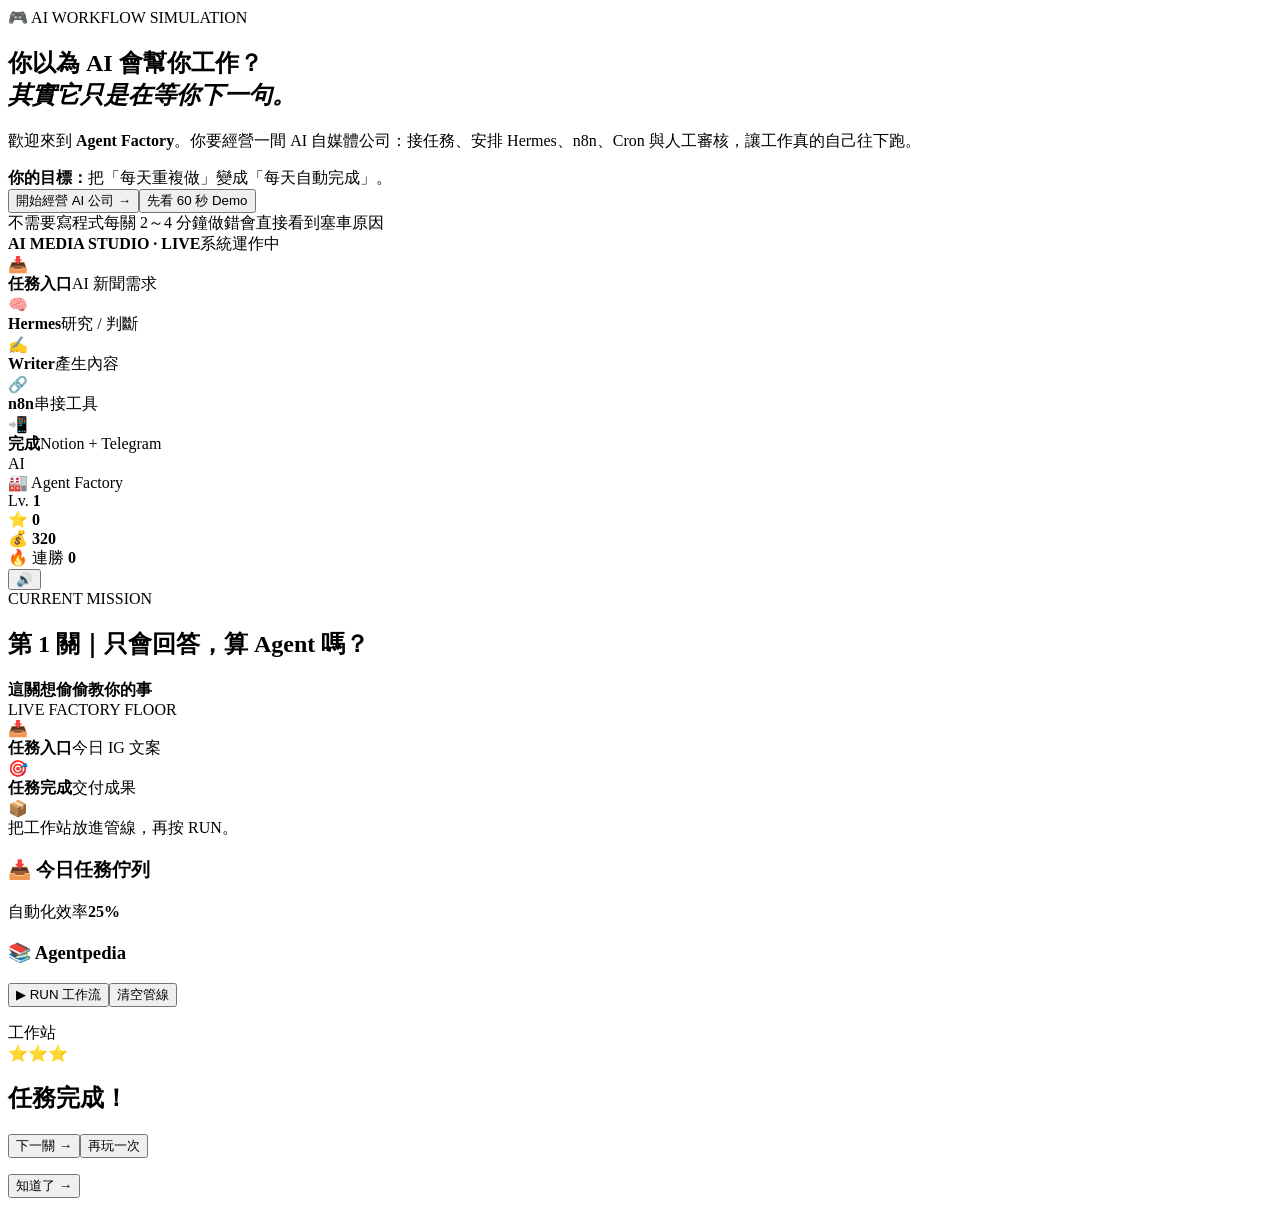
==== agent-factory-v1/index.html @ 307cd6d8 "Add Agent Factory game shell" ====
<!doctype html>
<html lang="zh-Hant">
<head>
<meta charset="utf-8" />
<meta name="viewport" content="width=device-width,initial-scale=1,viewport-fit=cover" />
<meta name="theme-color" content="#0d1721" />
<title>Agent Factory｜AI 自媒體工廠</title>
<meta name="description" content="一款把 Hermes Agent、n8n、Cron、人工審核與自媒體工作流變成遊戲的互動式教學網站。" />
<link rel="stylesheet" href="styles.css">
</head>
<body>
<div id="app">
<section class="splash" id="splash">
  <div class="factory-hero">
    <div class="hero-copy">
      <span class="badge">🎮 AI WORKFLOW SIMULATION</span>
      <h1>你以為 AI 會幫你工作？<br><em>其實它只是在等你下一句。</em></h1>
      <p>歡迎來到 <b>Agent Factory</b>。你要經營一間 AI 自媒體公司：接任務、安排 Hermes、n8n、Cron 與人工審核，讓工作真的自己往下跑。</p>
      <div class="hook"><b>你的目標：</b>把「每天重複做」變成「每天自動完成」。</div>
      <div class="hero-actions"><button class="primary" id="startGame">開始經營 AI 公司 →</button><button class="secondary" id="quickDemo">先看 60 秒 Demo</button></div>
      <div class="hero-foot"><span>不需要寫程式</span><span>每關 2～4 分鐘</span><span>做錯會直接看到塞車原因</span></div>
    </div>
    <div class="factory-preview glass" aria-hidden="true">
      <div class="preview-top"><b>AI MEDIA STUDIO · LIVE</b><span class="live"><i></i>系統運作中</span></div>
      <div class="preview-floor">
        <div class="source"><div class="station-icon">📥</div><b>任務入口</b><span>AI 新聞需求</span></div>
        <div class="station-preview s1"><div class="station-icon">🧠</div><strong>Hermes</strong><span>研究 / 判斷</span></div>
        <div class="station-preview s2"><div class="station-icon">✍️</div><strong>Writer</strong><span>產生內容</span></div>
        <div class="station-preview s3"><div class="station-icon">🔗</div><strong>n8n</strong><span>串接工具</span></div>
        <div class="sink"><div class="station-icon">📲</div><b>完成</b><span>Notion + Telegram</span></div>
        <div class="conveyor cv1"></div><div class="conveyor cv2"></div><div class="conveyor cv3"></div><div class="conveyor cv4"></div><div class="conveyor cv5"></div>
        <div class="task-cube">AI</div>
        <div class="robot"><div class="robot-head"></div><div class="robot-body"></div><div class="robot-arm a"></div><div class="robot-arm b"></div></div>
      </div>
    </div>
  </div>
</section>
<section class="game" id="game">
  <header class="topbar glass">
    <div class="brand">🏭 Agent Factory</div>
    <div class="stat">Lv. <b id="levelNum">1</b></div><div class="stat">⭐ <b id="stars">0</b></div><div class="stat">💰 <b id="coins">320</b></div><div class="stat hide-mobile">🔥 連勝 <b id="streak">0</b></div>
    <div class="top-stats"><button class="sound-btn" id="soundBtn" title="音效">🔊</button></div>
  </header>
  <aside class="sidebar glass">
    <div class="mission-head">CURRENT MISSION</div>
    <h2 class="mission-title" id="missionTitle">第 1 關｜只會回答，算 Agent 嗎？</h2>
    <p class="mission-desc" id="missionDesc"></p>
    <div class="level-map" id="levelMap"></div>
    <div class="lesson-note" id="lessonNote"><b>這關想偷偷教你的事</b><span></span></div>
  </aside>
  <main class="center">
    <div class="factory" id="factory">
      <div class="factory-grid"></div><div class="factory-zone">LIVE FACTORY FLOOR</div>
      <div class="pipeline" id="pipeline">
        <div class="terminal" id="sourceTerminal"><div class="big">📥</div><b>任務入口</b><span id="sourceLabel">今日 IG 文案</span></div>
        <div class="slot empty" data-slot="0"></div><div class="slot empty" data-slot="1"></div><div class="slot empty" data-slot="2"></div><div class="slot empty" data-slot="3"></div><div class="slot empty" data-slot="4"></div>
        <div class="terminal" id="sinkTerminal"><div class="big">🎯</div><b>任務完成</b><span id="sinkLabel">交付成果</span></div>
      </div>
      <div class="task-token" id="taskToken">📦</div>
      <div class="bottleneck" id="bottleneck">把工作站放進管線，再按 RUN。</div>
      <div class="factory-fx" id="factoryFx"></div>
    </div>
  </main>
  <aside class="rightbar glass">
    <div>
      <h3>📥 今日任務佇列</h3>
      <div class="queue" id="queue"></div>
      <div class="meter"><div class="meter-head"><span>自動化效率</span><b id="efficiencyText">25%</b></div><div class="meter-bar"><i id="efficiencyBar"></i></div></div>
      <div class="agentpedia"><h3>📚 Agentpedia</h3><div class="pedia-grid" id="pedia"></div></div>
    </div>
    <div class="run-area">
      <button class="run-btn" id="runBtn">▶ RUN 工作流</button><button class="clear-btn" id="clearBtn">清空管線</button>
      <div class="result-card" id="resultCard"><b></b><p></p></div>
    </div>
  </aside>
  <footer class="palette glass" id="palette"><span class="palette-label">工作站</span></footer>
</section>
<div class="modal" id="completeModal"><div class="modal-card glass"><div class="stars" id="modalStars">⭐⭐⭐</div><h2 id="modalTitle">任務完成！</h2><p id="modalText"></p><div class="unlock" id="unlocks"></div><div class="modal-actions"><button class="next-btn" id="nextLevel">下一關 →</button><button class="replay-btn" id="replayLevel">再玩一次</button></div></div></div>
<div class="tutorial" id="tutorial"><div class="spotlight" id="spotlight"></div><div class="coach" id="coach"><b></b><p></p><button id="coachNext">知道了 →</button></div></div>
</div>
<script src="game.js"></script>
</body>
</html>
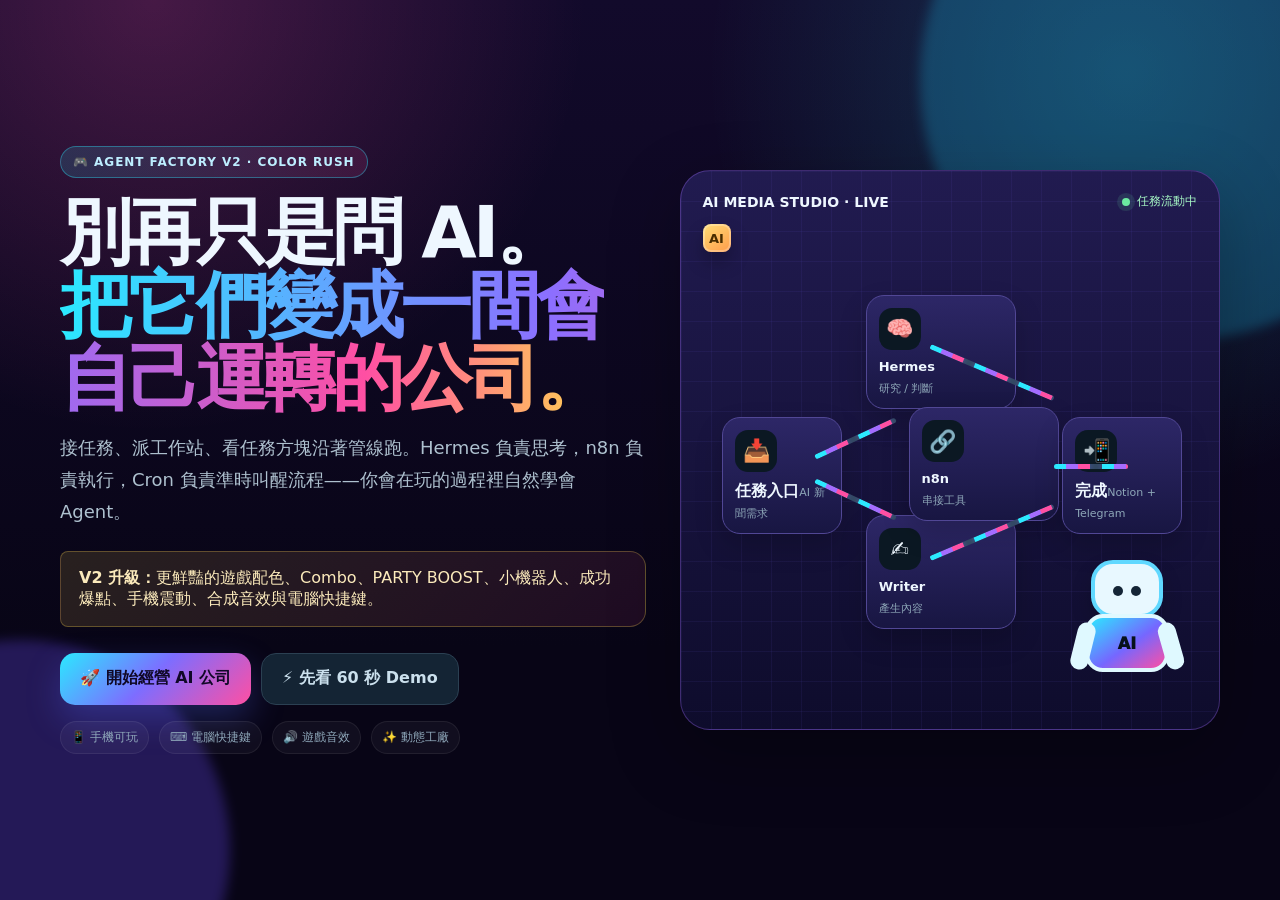
==== commit 2d150f72: "Enable Agent Factory V2 colorful responsive game layer" ====
--- a/agent-factory-v1/index.html
+++ b/agent-factory-v1/index.html
@@ -3,25 +3,26 @@
 <head>
 <meta charset="utf-8" />
 <meta name="viewport" content="width=device-width,initial-scale=1,viewport-fit=cover" />
-<meta name="theme-color" content="#0d1721" />
-<title>Agent Factory｜AI 自媒體工廠</title>
-<meta name="description" content="一款把 Hermes Agent、n8n、Cron、人工審核與自媒體工作流變成遊戲的互動式教學網站。" />
+<meta name="theme-color" content="#150f2d" />
+<title>Agent Factory V2｜AI 自媒體工廠</title>
+<meta name="description" content="一款把 Hermes Agent、n8n、Cron、人工審核與自媒體工作流變成遊戲的互動式教學網站。電腦與手機都能玩。" />
 <link rel="stylesheet" href="styles.css">
+<link rel="stylesheet" href="v2.css">
 </head>
 <body>
 <div id="app">
 <section class="splash" id="splash">
   <div class="factory-hero">
     <div class="hero-copy">
-      <span class="badge">🎮 AI WORKFLOW SIMULATION</span>
-      <h1>你以為 AI 會幫你工作？<br><em>其實它只是在等你下一句。</em></h1>
-      <p>歡迎來到 <b>Agent Factory</b>。你要經營一間 AI 自媒體公司：接任務、安排 Hermes、n8n、Cron 與人工審核，讓工作真的自己往下跑。</p>
-      <div class="hook"><b>你的目標：</b>把「每天重複做」變成「每天自動完成」。</div>
-      <div class="hero-actions"><button class="primary" id="startGame">開始經營 AI 公司 →</button><button class="secondary" id="quickDemo">先看 60 秒 Demo</button></div>
-      <div class="hero-foot"><span>不需要寫程式</span><span>每關 2～4 分鐘</span><span>做錯會直接看到塞車原因</span></div>
+      <span class="badge">🎮 AGENT FACTORY V2 · COLOR RUSH</span>
+      <h1>別再只是問 AI。<br><em>把它們變成一間會自己運轉的公司。</em></h1>
+      <p>接任務、派工作站、看任務方塊沿著管線跑。Hermes 負責思考，n8n 負責執行，Cron 負責準時叫醒流程——你會在玩的過程裡自然學會 Agent。</p>
+      <div class="hook"><b>V2 升級：</b>更鮮豔的遊戲配色、Combo、PARTY BOOST、小機器人、成功爆點、手機震動、合成音效與電腦快捷鍵。</div>
+      <div class="hero-actions"><button class="primary" id="startGame">🚀 開始經營 AI 公司</button><button class="secondary" id="quickDemo">⚡ 先看 60 秒 Demo</button></div>
+      <div class="hero-foot"><span>📱 手機可玩</span><span>⌨️ 電腦快捷鍵</span><span>🔊 遊戲音效</span><span>✨ 動態工廠</span></div>
     </div>
     <div class="factory-preview glass" aria-hidden="true">
-      <div class="preview-top"><b>AI MEDIA STUDIO · LIVE</b><span class="live"><i></i>系統運作中</span></div>
+      <div class="preview-top"><b>AI MEDIA STUDIO · LIVE</b><span class="live"><i></i>任務流動中</span></div>
       <div class="preview-floor">
         <div class="source"><div class="station-icon">📥</div><b>任務入口</b><span>AI 新聞需求</span></div>
         <div class="station-preview s1"><div class="station-icon">🧠</div><strong>Hermes</strong><span>研究 / 判斷</span></div>
@@ -79,5 +80,6 @@
 <div class="tutorial" id="tutorial"><div class="spotlight" id="spotlight"></div><div class="coach" id="coach"><b></b><p></p><button id="coachNext">知道了 →</button></div></div>
 </div>
 <script src="game.js"></script>
+<script src="v2.js"></script>
 </body>
 </html>
--- a/agent-factory-v1/styles.css
+++ b/agent-factory-v1/styles.css
@@ -0,0 +1,24 @@
+:root{
+  --bg:#08111a;--panel:#101d29;--panel2:#142536;--line:#23384a;--text:#eef7ff;--muted:#92a9ba;
+  --cyan:#52d9ff;--green:#75eba6;--orange:#ffb45b;--pink:#ff7599;--purple:#a88bff;--red:#ff6969;--yellow:#ffd765;
+  --shadow:0 24px 70px rgba(0,0,0,.28);--radius:22px;
+}
+*{box-sizing:border-box}html{scroll-behavior:smooth}body{margin:0;font-family:Inter,"Noto Sans TC","PingFang TC","Microsoft JhengHei",system-ui,sans-serif;background:radial-gradient(circle at 20% 0%,#173349 0,#0b1824 30%,#071018 68%);color:var(--text);min-height:100vh;overflow-x:hidden}
+button{font:inherit;color:inherit}.hidden{display:none!important}.sr{position:absolute;width:1px;height:1px;overflow:hidden;clip:rect(0,0,0,0)}
+#app{min-height:100vh}.glass{background:linear-gradient(180deg,rgba(20,36,50,.96),rgba(11,24,35,.96));border:1px solid rgba(139,190,220,.15);box-shadow:var(--shadow);backdrop-filter:blur(16px)}
+.splash{min-height:100vh;position:relative;display:grid;place-items:center;padding:24px;overflow:hidden}
+.splash:before,.splash:after{content:"";position:absolute;border-radius:50%;filter:blur(6px);opacity:.28;animation:float 7s ease-in-out infinite}.splash:before{width:520px;height:520px;background:#1ba9d6;right:-160px;top:-180px}.splash:after{width:420px;height:420px;background:#6d4dff;left:-190px;bottom:-160px;animation-delay:-2s}
+.factory-hero{width:min(1160px,100%);display:grid;grid-template-columns:1.04fr .96fr;gap:34px;align-items:center;position:relative;z-index:2}
+.badge{display:inline-flex;gap:8px;align-items:center;border:1px solid rgba(82,217,255,.28);background:rgba(82,217,255,.08);padding:8px 12px;border-radius:999px;font-size:12px;font-weight:900;letter-spacing:.08em;color:#bdeeff}.hero-copy h1{font-size:clamp(46px,6.3vw,82px);line-height:1.02;letter-spacing:-.055em;margin:18px 0 16px}.hero-copy h1 em{font-style:normal;color:var(--cyan)}.hero-copy p{font-size:18px;line-height:1.8;color:#aec1cf;max-width:700px;margin:0}.hook{margin-top:22px;padding:16px 18px;border-left:3px solid var(--yellow);background:rgba(255,215,101,.07);border-radius:8px 16px 16px 8px;color:#fbeabb}.hero-actions{display:flex;gap:10px;flex-wrap:wrap;margin-top:26px}.primary,.secondary{border:0;border-radius:15px;min-height:52px;padding:0 20px;font-weight:900;cursor:pointer;transition:.2s}.primary{background:linear-gradient(135deg,#3dd7ff,#5b7cff);color:#061018;box-shadow:0 12px 32px rgba(61,215,255,.18)}.primary:hover{transform:translateY(-2px)}.secondary{background:#142434;border:1px solid #2b4052;color:#cbe0ed}.secondary:hover{background:#1a2c3d}.hero-foot{display:flex;gap:10px;flex-wrap:wrap;margin-top:16px;color:#8fa8ba;font-size:12px}.hero-foot span{padding:7px 10px;border-radius:999px;background:rgba(255,255,255,.04);border:1px solid rgba(255,255,255,.07)}
+.factory-preview{position:relative;min-height:560px;border-radius:30px;padding:22px;overflow:hidden}.factory-preview:before{content:"";position:absolute;inset:0;background:linear-gradient(rgba(82,217,255,.03) 1px,transparent 1px),linear-gradient(90deg,rgba(82,217,255,.03) 1px,transparent 1px);background-size:30px 30px}.preview-top{position:relative;display:flex;justify-content:space-between;align-items:center}.preview-top b{font-size:14px}.live{display:flex;align-items:center;gap:7px;color:#a6f8c4;font-size:12px}.live i{width:8px;height:8px;border-radius:50%;background:#6ceaa1;box-shadow:0 0 0 5px rgba(108,234,161,.12);animation:pulse 1.6s infinite}.preview-floor{position:relative;height:470px;margin-top:14px}.source,.sink,.station-preview{position:absolute;border-radius:18px;padding:12px;background:#142638;border:1px solid #2a4255;box-shadow:0 12px 28px rgba(0,0,0,.18)}.source{left:4%;top:41%;width:120px}.sink{right:3%;top:41%;width:120px}.station-preview{width:150px}.station-preview.s1{left:33%;top:15%}.station-preview.s2{left:33%;top:62%}.station-preview.s3{right:28%;top:39%}.station-preview strong{display:block;font-size:13px;margin-bottom:3px}.station-preview span,.source span,.sink span{font-size:11px;color:#8ea7b8}.station-icon{width:42px;height:42px;border-radius:13px;display:grid;place-items:center;font-size:22px;margin-bottom:9px;background:#0b1823}.conveyor{position:absolute;height:5px;background:#2e4657;border-radius:999px;overflow:hidden}.conveyor:after{content:"";position:absolute;inset:0;background:repeating-linear-gradient(90deg,transparent 0 16px,rgba(82,217,255,.6) 16px 22px);animation:belt 1s linear infinite}.cv1{left:22%;top:45%;width:18%;transform:rotate(-25deg)}.cv2{left:22%;top:58%;width:18%;transform:rotate(25deg)}.cv3{left:45%;top:31%;width:27%;transform:rotate(23deg)}.cv4{left:45%;top:65%;width:27%;transform:rotate(-23deg)}.cv5{right:14%;top:51%;width:15%}.task-cube{position:absolute;width:28px;height:28px;border-radius:8px;background:linear-gradient(145deg,#ffde76,#ff9b4a);box-shadow:0 10px 18px rgba(0,0,0,.25),inset 0 0 0 2px rgba(255,255,255,.25);display:grid;place-items:center;color:#482d00;font-size:13px;font-weight:900;animation:cubeTour 7s ease-in-out infinite}.robot{position:absolute;right:20px;bottom:14px;width:100px;height:120px;animation:float 3.7s ease-in-out infinite}.robot-head{width:72px;height:58px;border-radius:22px;background:#e8f8ff;border:4px solid #60d8ff;position:absolute;left:14px;top:0;box-shadow:0 10px 20px rgba(0,0,0,.18)}.robot-head:before,.robot-head:after{content:"";position:absolute;top:22px;width:10px;height:10px;border-radius:50%;background:#142536}.robot-head:before{left:18px}.robot-head:after{right:18px}.robot-body{position:absolute;left:8px;top:54px;width:84px;height:58px;border-radius:18px;background:linear-gradient(145deg,#5be2ff,#5978ff);border:4px solid #dff9ff}.robot-body:after{content:"AI";position:absolute;inset:0;display:grid;place-items:center;color:#07111b;font-weight:1000}.robot-arm{position:absolute;width:18px;height:48px;border-radius:10px;background:#dff9ff;top:62px}.robot-arm.a{left:-3px;transform:rotate(14deg)}.robot-arm.b{right:-3px;transform:rotate(-16deg)}
+.game{display:none;min-height:100vh;padding:14px;gap:12px;grid-template-columns:270px minmax(0,1fr) 300px;grid-template-rows:auto 1fr auto}.game.active{display:grid}.topbar{grid-column:1/-1;display:flex;align-items:center;gap:12px;padding:10px 14px;border-radius:18px}.brand{font-weight:1000;letter-spacing:-.02em}.top-stats{margin-left:auto;display:flex;gap:8px}.stat{padding:8px 12px;border-radius:12px;background:#0b1823;border:1px solid #22384a;font-size:12px;color:#a6bdcc}.stat b{color:#fff}.sound-btn{border:1px solid #2b4254;background:#142638;border-radius:11px;min-width:40px;height:38px;cursor:pointer}.sidebar,.rightbar{border-radius:20px;padding:14px;min-height:640px;overflow:hidden}.mission-head{font-size:11px;color:#7f9aad;letter-spacing:.12em;text-transform:uppercase;font-weight:900}.mission-title{font-size:21px;line-height:1.2;margin:8px 0 7px}.mission-desc{font-size:13px;color:#9fb2c1;line-height:1.65}.level-map{display:grid;gap:8px;margin-top:16px}.level-btn{width:100%;text-align:left;border:1px solid #263c4e;background:#0d1b27;padding:10px;border-radius:13px;cursor:pointer;color:#a8bfce;transition:.2s}.level-btn.active{border-color:#50d7ff;background:rgba(82,217,255,.09);color:#e9faff}.level-btn.done:after{content:"✓";float:right;color:#75eba6;font-weight:900}.level-btn.lock{opacity:.38;cursor:not-allowed}.level-btn small{display:block;color:#6f8a9e;margin-top:3px}.lesson-note{margin-top:15px;padding:12px;border-radius:13px;background:rgba(168,139,255,.08);border:1px solid rgba(168,139,255,.2);font-size:12px;line-height:1.6;color:#c7baf9}.lesson-note b{display:block;color:#e2dbff;margin-bottom:4px}
+.center{min-width:0;display:flex;flex-direction:column;gap:10px}.factory{position:relative;min-height:640px;border-radius:22px;overflow:hidden;background:linear-gradient(180deg,#0e1d2a,#0a1620);border:1px solid #22394a;box-shadow:var(--shadow)}.factory-grid{position:absolute;inset:0;background:linear-gradient(rgba(104,163,196,.035) 1px,transparent 1px),linear-gradient(90deg,rgba(104,163,196,.035) 1px,transparent 1px);background-size:32px 32px;pointer-events:none}.factory-zone{position:absolute;top:18px;left:18px;font-size:11px;color:#67879d;letter-spacing:.12em;text-transform:uppercase}.pipeline{position:absolute;left:4%;right:4%;top:48%;transform:translateY(-50%);display:grid;grid-template-columns:120px repeat(5,minmax(115px,1fr)) 120px;gap:18px;align-items:center}.pipeline:before{content:"";position:absolute;left:7%;right:7%;top:50%;height:6px;transform:translateY(-50%);border-radius:999px;background:#223a4c;box-shadow:inset 0 0 0 1px rgba(255,255,255,.025);z-index:0}.pipeline:after{content:"";position:absolute;left:7%;right:7%;top:calc(50% - 1px);height:2px;background:repeating-linear-gradient(90deg,rgba(82,217,255,.75) 0 14px,transparent 14px 24px);animation:belt .9s linear infinite;z-index:0}.terminal,.slot{min-height:118px;border-radius:18px;border:1px solid #294458;background:linear-gradient(180deg,#142638,#10202f);padding:12px;position:relative;display:flex;flex-direction:column;justify-content:center;align-items:center;text-align:center}.terminal{background:linear-gradient(180deg,#173045,#112538);z-index:2}.slot{z-index:2}.terminal .big,.slot .big{font-size:28px;margin-bottom:7px}.terminal b,.slot b{font-size:13px}.terminal span,.slot span{font-size:10px;color:#7693a7;margin-top:4px}.slot.empty{border-style:dashed;background:rgba(18,36,51,.54)}.slot.empty:after{content:"＋ 放入工作站";font-size:11px;color:#5e7d92}.slot.selected{box-shadow:0 0 0 2px var(--cyan),0 0 30px rgba(82,217,255,.12)}.slot.running{animation:stationRun .7s ease infinite}.slot.error{border-color:var(--red);box-shadow:0 0 0 2px rgba(255,105,105,.25)}.slot.ok{border-color:var(--green)}.task-token{position:absolute;width:32px;height:32px;border-radius:9px;background:linear-gradient(145deg,#ffe578,#ff9b4c);box-shadow:0 12px 24px rgba(0,0,0,.3),inset 0 0 0 2px rgba(255,255,255,.28);z-index:8;display:grid;place-items:center;color:#3c2700;font-size:14px;font-weight:1000;opacity:0;transition:left .5s ease,top .5s ease,transform .5s ease}.task-token.show{opacity:1}.task-token.fail{background:linear-gradient(145deg,#ff9b9b,#ff5d76);color:#4e0b16}.task-token.success{background:linear-gradient(145deg,#a6ffbf,#47db8a);color:#08351d}.bottleneck{position:absolute;left:50%;top:76%;transform:translateX(-50%);width:min(660px,90%);padding:12px 16px;border-radius:14px;background:#101f2d;border:1px solid #274459;text-align:center;font-size:13px;color:#9eb4c3;opacity:0;transition:.25s}.bottleneck.show{opacity:1}.bottleneck.bad{border-color:rgba(255,105,105,.4);color:#ffc1c1}.bottleneck.good{border-color:rgba(117,235,166,.4);color:#c5ffd8}.factory-fx{position:absolute;inset:0;pointer-events:none;overflow:hidden}.spark{position:absolute;width:7px;height:7px;border-radius:50%;background:var(--cyan);animation:spark .7s ease-out forwards}
+.palette{grid-column:1/-1;border-radius:18px;padding:10px;display:flex;align-items:center;gap:9px;overflow-x:auto}.palette-label{font-size:11px;color:#6e8b9e;font-weight:900;letter-spacing:.1em;text-transform:uppercase;padding:0 6px;white-space:nowrap}.tool{min-width:128px;border:1px solid #2b4254;background:#0e1d2a;border-radius:14px;padding:10px;text-align:left;cursor:pointer;transition:.2s}.tool:hover{transform:translateY(-2px);border-color:#4d748e}.tool.lock{opacity:.3;cursor:not-allowed}.tool .ico{font-size:20px}.tool b{display:block;font-size:12px;margin:4px 0 2px}.tool small{display:block;color:#6f8b9f;font-size:10px}.tool.hermes{--c:var(--cyan)}.tool.n8n{--c:var(--orange)}.tool.cron{--c:var(--purple)}.tool.chatgpt{--c:var(--green)}.tool.human{--c:var(--pink)}.tool.research{--c:#68a6ff}.tool.writer{--c:#ffcb65}.tool.notion{--c:#fff}.tool.telegram{--c:#59bfff}.tool.active{border-color:var(--c);box-shadow:0 0 0 2px color-mix(in srgb,var(--c) 28%, transparent)}
+.rightbar h3{font-size:14px;margin:0 0 10px}.queue{display:grid;gap:8px}.ticket{padding:10px;border-radius:12px;background:#0c1a26;border:1px solid #21384a}.ticket-top{display:flex;justify-content:space-between;gap:8px}.ticket b{font-size:12px}.ticket span{font-size:10px;color:#6f8b9f}.ticket p{font-size:11px;line-height:1.5;color:#91a8b8;margin:5px 0 0}.meter{margin-top:14px}.meter-head{display:flex;justify-content:space-between;font-size:11px;color:#7591a4}.meter-bar{height:8px;border-radius:999px;background:#0a1620;overflow:hidden;margin-top:6px}.meter-bar i{display:block;height:100%;width:25%;background:linear-gradient(90deg,#52d9ff,#75eba6);border-radius:999px;transition:.3s}.agentpedia{margin-top:16px}.pedia-grid{display:grid;grid-template-columns:1fr 1fr;gap:7px}.pedia{padding:9px;border-radius:11px;background:#0d1c28;border:1px solid #223b4d;font-size:11px}.pedia.lock{filter:grayscale(1);opacity:.36}.pedia b{display:block;margin-top:3px}.pedia small{color:#6e8a9e}.run-btn{width:100%;margin-top:15px;min-height:48px;border:0;border-radius:14px;background:linear-gradient(135deg,#5ee3ff,#6178ff);color:#08111a;font-weight:1000;cursor:pointer}.run-btn:disabled{opacity:.35;cursor:not-allowed}.clear-btn{width:100%;margin-top:8px;min-height:42px;border:1px solid #2b4356;border-radius:13px;background:#132331;color:#a7bdcb;cursor:pointer}.result-card{margin-top:12px;padding:12px;border-radius:13px;border:1px solid #2c4455;background:#0a1823;display:none}.result-card.show{display:block}.result-card.bad{border-color:rgba(255,105,105,.38)}.result-card b{display:block;font-size:13px}.result-card p{font-size:11px;line-height:1.6;color:#90a6b6;margin:5px 0 0}
+.modal{position:fixed;inset:0;display:none;place-items:center;padding:20px;background:rgba(3,9,14,.74);backdrop-filter:blur(10px);z-index:100}.modal.show{display:grid}.modal-card{width:min(560px,100%);border-radius:26px;padding:26px;text-align:center}.stars{font-size:38px;letter-spacing:8px}.modal-card h2{font-size:29px;margin:12px 0 8px}.modal-card p{color:#a9bdca;line-height:1.7}.unlock{display:flex;justify-content:center;gap:8px;flex-wrap:wrap;margin:15px 0}.unlock span{padding:8px 10px;border-radius:999px;background:#0d1c28;border:1px solid #2b4456;font-size:12px}.modal-actions{display:flex;gap:9px;justify-content:center;flex-wrap:wrap}.modal-actions button{min-height:45px;border-radius:13px;padding:0 16px;border:0;font-weight:900;cursor:pointer}.next-btn{background:#64ddff;color:#071018}.replay-btn{background:#1a2d3d;border:1px solid #314a5d!important;color:#c7d9e5}
+.tutorial{position:fixed;inset:0;z-index:110;display:none;pointer-events:none}.tutorial.show{display:block}.spotlight{position:absolute;border:2px solid var(--yellow);border-radius:16px;box-shadow:0 0 0 9999px rgba(0,0,0,.62),0 0 30px rgba(255,215,101,.25);transition:.3s}.coach{position:absolute;width:min(360px,calc(100vw - 24px));padding:15px;border-radius:16px;background:#172838;border:1px solid #365168;box-shadow:var(--shadow);pointer-events:auto}.coach b{display:block;margin-bottom:5px}.coach p{font-size:12px;color:#a7bbc8;line-height:1.65;margin:0 0 10px}.coach button{float:right;border:0;border-radius:10px;background:#ffd765;color:#2d2100;padding:8px 12px;font-weight:900;cursor:pointer}
+@keyframes belt{to{transform:translateX(20px)}}@keyframes pulse{50%{transform:scale(1.2);opacity:.7}}@keyframes float{50%{transform:translateY(-10px)}}@keyframes cubeTour{0%,10%{left:8%;top:48%}25%{left:36%;top:24%}46%{left:36%;top:70%}68%{left:69%;top:48%}90%,100%{left:86%;top:48%}}@keyframes stationRun{50%{box-shadow:0 0 0 3px rgba(82,217,255,.14),0 0 28px rgba(82,217,255,.2)}}@keyframes spark{to{transform:translate(var(--dx),var(--dy)) scale(.2);opacity:0}}
+@media(max-width:1120px){.game.active{grid-template-columns:230px minmax(0,1fr);grid-template-rows:auto 1fr auto auto}.rightbar{grid-column:1/-1;min-height:auto;display:grid;grid-template-columns:1fr 1fr;gap:14px}.run-area{grid-column:2}.factory{min-height:600px}.pipeline{grid-template-columns:90px repeat(5,minmax(90px,1fr)) 90px;gap:10px}.terminal,.slot{min-height:105px;padding:8px}}
+@media(max-width:760px){.factory-hero{grid-template-columns:1fr}.factory-preview{min-height:480px}.preview-floor{height:390px}.hero-copy h1{font-size:47px}.game{padding:8px}.game.active{display:flex;flex-direction:column}.topbar{order:0}.sidebar{order:1;min-height:auto}.center{order:2}.rightbar{order:3;display:block;min-height:auto}.palette{order:4;position:sticky;bottom:8px;z-index:20}.factory{min-height:520px}.pipeline{left:16px;right:auto;top:50%;width:calc(100% - 32px);display:flex;overflow-x:auto;gap:10px;padding:30px 0 18px;transform:translateY(-50%);scroll-snap-type:x mandatory}.terminal,.slot{min-width:112px;min-height:110px;scroll-snap-align:center}.bottleneck{top:80%;font-size:11px}.top-stats{gap:4px}.stat{padding:7px 8px}.stat.hide-mobile{display:none}.sidebar,.rightbar{border-radius:16px}.level-map{grid-template-columns:1fr 1fr}.mission-title{font-size:18px}.pedia-grid{grid-template-columns:repeat(3,1fr)}.tutorial{display:none!important}}
+@media(max-width:460px){.splash{padding:16px}.factory-preview{display:none}.hero-copy h1{font-size:42px}.hero-copy p{font-size:16px}.hero-actions{display:grid}.primary,.secondary{width:100%}.level-map{grid-template-columns:1fr}.topbar{padding:8px}.brand{font-size:13px}.stat{font-size:10px}.factory{min-height:500px}.palette{padding:8px}.tool{min-width:110px}.rightbar{padding:12px}}
+@media(prefers-reduced-motion:reduce){*,*:before,*:after{animation-duration:.01ms!important;animation-iteration-count:1!important;scroll-behavior:auto!important}}
--- a/agent-factory-v1/v2.css
+++ b/agent-factory-v1/v2.css
@@ -0,0 +1,6 @@
+:root{--v2-cyan:#2be9ff;--v2-pink:#ff4fa3;--v2-purple:#a46cff;--v2-lime:#87f34d;--v2-yellow:#ffd74f;--v2-orange:#ff9f3d}
+body{background:radial-gradient(circle at 12% 0%,rgba(255,79,163,.22),transparent 30%),radial-gradient(circle at 88% 8%,rgba(43,233,255,.18),transparent 30%),linear-gradient(180deg,#120a2b,#080516 72%)!important}.glass{background:linear-gradient(180deg,rgba(35,27,78,.95),rgba(18,14,48,.97))!important;border-color:rgba(182,157,255,.26)!important}.badge{background:linear-gradient(90deg,rgba(43,233,255,.14),rgba(255,79,163,.12))!important;border-color:rgba(43,233,255,.36)!important}.hero-copy h1{font-size:clamp(46px,5.6vw,76px)!important;line-height:1.02!important;max-width:680px;text-wrap:balance}.hero-copy h1 em{background:linear-gradient(90deg,#2be9ff,#8c6fff 45%,#ff4fa3 78%,#ffd74f);-webkit-background-clip:text;color:transparent!important}.hook{background:linear-gradient(135deg,rgba(255,215,79,.13),rgba(255,79,163,.09))!important;border:1px solid rgba(255,215,79,.28)!important}.primary{background:linear-gradient(135deg,#2be9ff,#7d6dff 48%,#ff4fa3)!important;color:#100827!important;box-shadow:0 14px 34px rgba(86,106,255,.28)!important}.factory-preview{border-color:rgba(164,108,255,.32)!important;background:linear-gradient(180deg,#211b50,#0e0c2c)!important}.factory-preview:before{background:linear-gradient(rgba(126,104,255,.07) 1px,transparent 1px),linear-gradient(90deg,rgba(126,104,255,.07) 1px,transparent 1px)!important;background-size:30px 30px!important}.station-preview,.source,.sink{background:linear-gradient(180deg,#2d2767,#181642)!important;border-color:#514795!important}.conveyor:after{background:repeating-linear-gradient(90deg,#2be9ff 0 12px,#a46cff 12px 24px,#ff4fa3 24px 36px,transparent 36px 48px)!important;filter:drop-shadow(0 0 5px #6c61ff)}.robot-body{background:linear-gradient(145deg,#2be9ff,#7567ff 54%,#ff4fa3)!important}.game{background:transparent}.topbar{border-color:#443985!important}.brand{font-weight:1000}.brand:after{content:'V2';font-size:10px;padding:4px 7px;margin-left:7px;border-radius:999px;background:linear-gradient(90deg,#2be9ff,#ff4fa3);color:#14092e}.stat{background:rgba(255,255,255,.06)!important;border-color:rgba(255,255,255,.09)!important}.factory{background:radial-gradient(circle at 50% 42%,#292365 0,#17143f 36%,#0c0a25 80%)!important;border-color:#4b4091!important}.factory-grid{background:linear-gradient(rgba(122,99,255,.06) 1px,transparent 1px),linear-gradient(90deg,rgba(122,99,255,.06) 1px,transparent 1px)!important;background-size:34px 34px!important}.pipeline:before{height:10px!important;background:#3b3376!important}.pipeline:after{height:4px!important;background:repeating-linear-gradient(90deg,#2be9ff 0 13px,#a46cff 13px 26px,#ff4fa3 26px 39px,transparent 39px 50px)!important;filter:drop-shadow(0 0 6px #7567ff);animation-duration:.65s!important}.terminal,.slot{background:linear-gradient(180deg,#2a245f,#181542)!important;border-color:#52489a!important}.slot.empty{background:rgba(33,27,76,.66)!important}.slot.running{border-color:#2be9ff!important;box-shadow:0 0 32px rgba(43,233,255,.28)!important;animation:v2Station .52s ease infinite!important}.slot.ok{border-color:#87f34d!important;box-shadow:0 0 28px rgba(135,243,77,.2)!important}.slot.error{border-color:#ff5468!important;box-shadow:0 0 30px rgba(255,84,104,.23)!important}.task-token{width:38px!important;height:38px!important;background:linear-gradient(145deg,#ffd74f,#ff783e)!important;box-shadow:0 12px 26px rgba(0,0,0,.35),0 0 25px rgba(255,190,68,.35)!important}.level-btn{background:#15123b!important;border-color:#42387d!important}.level-btn.active{border-color:#2be9ff!important;background:linear-gradient(135deg,rgba(43,233,255,.13),rgba(164,108,255,.18))!important;box-shadow:0 0 22px rgba(43,233,255,.1)}.level-btn.done:after{content:'★'!important;color:#ffd74f!important}.lesson-note{background:linear-gradient(135deg,rgba(164,108,255,.15),rgba(255,79,163,.08))!important;border-color:rgba(164,108,255,.28)!important}.ticket,.pedia{background:rgba(255,255,255,.055)!important;border-color:rgba(255,255,255,.08)!important}.meter-bar{background:#2d275e!important;height:10px!important}.meter-bar i{background:linear-gradient(90deg,#2be9ff,#87f34d,#ffd74f)!important}.run-btn{background:linear-gradient(135deg,#87f34d,#2be9ff)!important;color:#07131a!important;min-height:50px!important}.clear-btn{background:#302961!important;min-height:46px!important}.tool{border-radius:16px!important;background:linear-gradient(180deg,#2b255e,#17143d)!important;border-color:#514693!important;transition:.18s!important}.tool:not(.lock):hover{transform:translateY(-3px)!important;box-shadow:0 10px 28px rgba(85,68,170,.28)!important}.tool:not(.lock):nth-of-type(2){border-color:#87f34d!important}.tool:not(.lock):nth-of-type(3){border-color:#2be9ff!important}.tool:not(.lock):nth-of-type(4){border-color:#5c75ff!important}.tool:not(.lock):nth-of-type(5){border-color:#ffd74f!important}.tool:not(.lock):nth-of-type(6){border-color:#ff9f3d!important}.tool:not(.lock):nth-of-type(7){border-color:#a46cff!important}.tool:not(.lock):nth-of-type(8){border-color:#ff4fa3!important}.v2-workers{position:absolute;inset:0;pointer-events:none;z-index:1}.v2-bot{position:absolute;width:28px;height:28px;border-radius:9px;background:#fff;border:3px solid #2be9ff;box-shadow:0 8px 20px rgba(0,0,0,.28);animation:v2Patrol 8s ease-in-out infinite}.v2-bot:after{content:'• •';position:absolute;left:0;right:0;top:4px;text-align:center;color:#1a1237;font-size:9px;letter-spacing:3px}.v2-bot.b1{left:12%;top:18%}.v2-bot.b2{left:70%;top:20%;animation-delay:-3s}.v2-bot.b3{left:48%;top:76%;animation-delay:-5s}.v2-weather{position:absolute;right:16px;top:16px;z-index:8;padding:7px 10px;border-radius:999px;background:rgba(255,255,255,.07);border:1px solid rgba(255,255,255,.1);font-size:11px}.v2-combo{position:absolute;right:24px;bottom:88px;z-index:30;font-weight:1000;font-size:30px;color:#ffd74f;text-shadow:0 3px 0 #5c2900,0 0 22px rgba(255,215,79,.45);opacity:0}.v2-combo.show{animation:v2Combo .9s ease}.v2-fx{position:absolute;inset:0;pointer-events:none;z-index:30}.v2-spark{position:absolute;width:9px;height:9px;border-radius:3px;animation:v2Spark .8s ease-out forwards}.v2-toast{position:fixed;top:74px;left:50%;transform:translate(-50%,-15px);opacity:0;z-index:999;padding:11px 16px;border-radius:999px;background:#18143f;border:1px solid #5b4ca4;color:#fff;font-size:12px;font-weight:900;box-shadow:0 18px 46px rgba(0,0,0,.35);transition:.24s;pointer-events:none}.v2-toast.show{opacity:1;transform:translate(-50%,0)}.v2-toast.good{border-color:#87f34d}.v2-toast.bad{border-color:#ff5468}.v2-top-btn{width:40px;height:38px;border-radius:11px;border:1px solid rgba(255,255,255,.11);background:rgba(255,255,255,.07);color:white;cursor:pointer}.v2-hint,.v2-boost{min-height:46px;border:0;border-radius:13px;font-weight:1000;cursor:pointer}.v2-hint{background:linear-gradient(135deg,#ffd74f,#ff9f3d);color:#3a1d00}.v2-boost{background:linear-gradient(135deg,#a46cff,#ff4fa3);color:white}.v2-mobile-dock{display:none}.v2-help{font-size:10px;color:#8c80ad;text-align:center;margin-top:7px}.factory.v2-boosting .pipeline:after{animation-duration:.22s!important}.factory.v2-boosting:after{content:'';position:absolute;inset:0;background:repeating-linear-gradient(110deg,transparent 0 34px,rgba(255,255,255,.04) 35px 37px);animation:belt .4s linear infinite;pointer-events:none}
+@keyframes v2Station{50%{transform:translateY(-4px) scale(1.025)}}@keyframes v2Patrol{0%,100%{transform:translate(0,0)}25%{transform:translate(58px,16px)}50%{transform:translate(88px,-16px)}75%{transform:translate(22px,26px)}}@keyframes v2Spark{to{transform:translate(var(--dx),var(--dy)) rotate(240deg);opacity:0}}@keyframes v2Combo{0%{opacity:0;transform:scale(.4) rotate(-10deg)}25%{opacity:1;transform:scale(1.25) rotate(4deg)}70%{opacity:1}100%{opacity:0;transform:scale(.85)}}
+@media(max-width:760px){body{padding-bottom:78px!important}.game.active{display:flex!important;flex-direction:column!important;padding:9px!important}.topbar{position:sticky;top:7px;z-index:90;flex-wrap:wrap}.brand{width:100%}.top-stats{position:absolute;right:8px;top:8px}.sidebar,.rightbar{min-height:auto!important;padding:12px!important}.level-map{display:flex!important;overflow-x:auto;padding-bottom:5px}.level-btn{min-width:176px}.lesson-note{display:none}.factory{min-height:530px!important}.pipeline{left:8px!important;right:8px!important;display:grid!important;grid-template-columns:88px repeat(5,92px) 88px!important;gap:9px!important;overflow-x:auto!important;padding:0 8px 18px!important}.pipeline:before,.pipeline:after{display:none!important}.terminal,.slot{min-width:88px;min-height:110px!important}.v2-bot{display:none}.rightbar{display:block!important}.agentpedia{display:none}.run-area{display:none!important}.palette{position:sticky;bottom:76px;z-index:70;padding:8px!important}.palette-label{display:none}.tool{min-width:112px!important;max-width:112px!important}.v2-mobile-dock{position:fixed;left:8px;right:8px;bottom:max(8px,env(safe-area-inset-bottom));z-index:110;display:grid;grid-template-columns:1fr 1fr 1.5fr;gap:7px;padding:7px;border-radius:18px;background:rgba(25,20,58,.96);border:1px solid #5a4ba2;box-shadow:0 18px 48px rgba(0,0,0,.42);backdrop-filter:blur(18px)}.v2-mobile-dock button{min-height:50px;border:0;border-radius:13px;font-weight:1000}.v2-m-clear{background:#322a65;color:white}.v2-m-hint{background:linear-gradient(135deg,#ffd74f,#ff9f3d);color:#381c00}.v2-m-run{background:linear-gradient(135deg,#87f34d,#2be9ff);color:#07131a}.v2-toast{top:116px;max-width:90%;text-align:center}.factory-preview{display:none!important}.factory-hero{grid-template-columns:1fr!important}.hero-actions{display:grid}.primary,.secondary{width:100%}}
+@media(max-width:430px){.hero-copy h1{font-size:39px!important}.queue{grid-template-columns:1fr!important}.factory{min-height:500px!important}.stat{font-size:10px!important;padding:6px 8px!important}}
+@media(prefers-reduced-motion:reduce){.v2-bot,.v2-combo.show,.v2-spark{animation:none!important}}
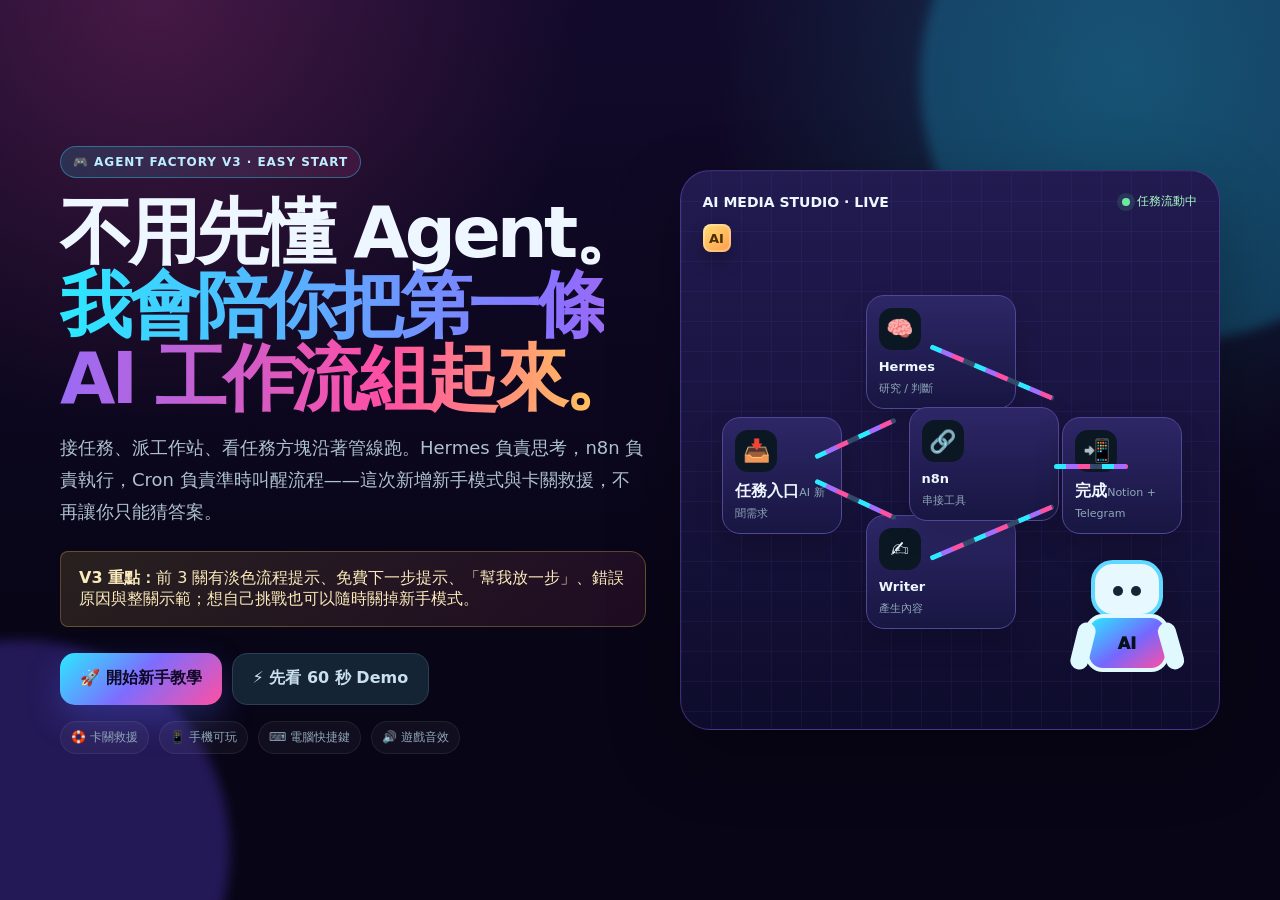
==== commit b3dc9ff6: "Upgrade Agent Factory to V3 beginner-friendly onboarding" ====
--- a/agent-factory-v1/index.html
+++ b/agent-factory-v1/index.html
@@ -4,22 +4,23 @@
 <meta charset="utf-8" />
 <meta name="viewport" content="width=device-width,initial-scale=1,viewport-fit=cover" />
 <meta name="theme-color" content="#150f2d" />
-<title>Agent Factory V2｜AI 自媒體工廠</title>
-<meta name="description" content="一款把 Hermes Agent、n8n、Cron、人工審核與自媒體工作流變成遊戲的互動式教學網站。電腦與手機都能玩。" />
+<title>Agent Factory V3｜新手友善 AI 自媒體工廠</title>
+<meta name="description" content="Agent Factory V3 新手友善版：用一步提示、卡關救援與互動式工廠，快速學懂 Hermes Agent、n8n、Cron 與 AI 自媒體工作流。電腦與手機都能玩。" />
 <link rel="stylesheet" href="styles.css">
 <link rel="stylesheet" href="v2.css">
+<link rel="stylesheet" href="v3.css">
 </head>
 <body>
 <div id="app">
 <section class="splash" id="splash">
   <div class="factory-hero">
     <div class="hero-copy">
-      <span class="badge">🎮 AGENT FACTORY V2 · COLOR RUSH</span>
-      <h1>別再只是問 AI。<br><em>把它們變成一間會自己運轉的公司。</em></h1>
-      <p>接任務、派工作站、看任務方塊沿著管線跑。Hermes 負責思考，n8n 負責執行，Cron 負責準時叫醒流程——你會在玩的過程裡自然學會 Agent。</p>
-      <div class="hook"><b>V2 升級：</b>更鮮豔的遊戲配色、Combo、PARTY BOOST、小機器人、成功爆點、手機震動、合成音效與電腦快捷鍵。</div>
-      <div class="hero-actions"><button class="primary" id="startGame">🚀 開始經營 AI 公司</button><button class="secondary" id="quickDemo">⚡ 先看 60 秒 Demo</button></div>
-      <div class="hero-foot"><span>📱 手機可玩</span><span>⌨️ 電腦快捷鍵</span><span>🔊 遊戲音效</span><span>✨ 動態工廠</span></div>
+      <span class="badge">🎮 AGENT FACTORY V3 · EASY START</span>
+      <h1>不用先懂 Agent。<br><em>我會陪你把第一條 AI 工作流組起來。</em></h1>
+      <p>接任務、派工作站、看任務方塊沿著管線跑。Hermes 負責思考，n8n 負責執行，Cron 負責準時叫醒流程——這次新增新手模式與卡關救援，不再讓你只能猜答案。</p>
+      <div class="hook"><b>V3 重點：</b>前 3 關有淡色流程提示、免費下一步提示、「幫我放一步」、錯誤原因與整關示範；想自己挑戰也可以隨時關掉新手模式。</div>
+      <div class="hero-actions"><button class="primary" id="startGame">🚀 開始新手教學</button><button class="secondary" id="quickDemo">⚡ 先看 60 秒 Demo</button></div>
+      <div class="hero-foot"><span>🛟 卡關救援</span><span>📱 手機可玩</span><span>⌨️ 電腦快捷鍵</span><span>🔊 遊戲音效</span></div>
     </div>
     <div class="factory-preview glass" aria-hidden="true">
       <div class="preview-top"><b>AI MEDIA STUDIO · LIVE</b><span class="live"><i></i>任務流動中</span></div>
@@ -81,5 +82,6 @@
 </div>
 <script src="game.js"></script>
 <script src="v2.js"></script>
+<script src="v3.js"></script>
 </body>
 </html>
--- a/agent-factory-v1/v3.css
+++ b/agent-factory-v1/v3.css
@@ -0,0 +1,2 @@
+/* Agent Factory V3: beginner-friendly learning layer */
+.v3-coachbar{position:relative;z-index:8;display:grid;grid-template-columns:minmax(0,1fr) auto;gap:12px;align-items:center;padding:14px 15px;border-radius:18px;background:linear-gradient(135deg,rgba(43,233,255,.12),rgba(164,108,255,.12) 48%,rgba(255,79,163,.09));border:1px solid rgba(92,231,255,.3);box-shadow:0 14px 32px rgba(0,0,0,.18);overflow:hidden}.v3-coachbar:before{content:"";position:absolute;right:-30px;top:-60px;width:170px;height:170px;border-radius:50%;background:radial-gradient(circle,rgba(255,215,79,.17),transparent 65%);pointer-events:none}.v3-coach-main{display:flex;gap:12px;align-items:flex-start;min-width:0}.v3-coach-avatar{width:48px;height:48px;border-radius:15px;display:grid;place-items:center;flex:0 0 auto;font-size:24px;background:linear-gradient(145deg,#2be9ff,#7b6dff 56%,#ff4fa3);box-shadow:0 8px 20px rgba(65,136,255,.25);animation:v3CoachBob 2.6s ease-in-out infinite}.v3-coach-copy{min-width:0}.v3-coach-title{display:flex;align-items:center;gap:8px;flex-wrap:wrap;font-weight:1000;font-size:14px}.v3-mode{padding:4px 8px;border-radius:999px;background:rgba(135,243,77,.13);border:1px solid rgba(135,243,77,.3);color:#cfffaf;font-size:10px;letter-spacing:.05em}.v3-coach-copy p{margin:4px 0 0;color:#d6caec;font-size:13px;line-height:1.55}.v3-coach-actions{display:flex;gap:7px;flex-wrap:wrap;justify-content:flex-end}.v3-help-btn{min-height:42px;padding:0 11px;border-radius:12px;border:1px solid rgba(255,255,255,.13);background:rgba(255,255,255,.07);color:#fff;font-weight:900;font-size:12px;cursor:pointer;transition:.18s}.v3-help-btn:hover{transform:translateY(-1px);background:rgba(255,255,255,.12)}.v3-help-btn.primary{background:linear-gradient(135deg,#2be9ff,#786fff);color:#10072b;border:0}.v3-help-btn.magic{background:linear-gradient(135deg,#ffd74f,#ff8f4f);color:#3b1600;border:0}.v3-help-btn.challenge{background:rgba(255,79,163,.1);border-color:rgba(255,79,163,.25)}.v3-why{display:none;margin-top:9px;padding:10px 12px;border-radius:12px;background:rgba(255,255,255,.055);border:1px solid rgba(255,255,255,.08);font-size:12px;line-height:1.65;color:#d9cfec}.v3-why.show{display:block;animation:v3Fade .22s ease}.slot.empty[data-ghost]::after{content:attr(data-ghost);position:absolute;inset:7px;border:1px dashed rgba(255,255,255,.2);border-radius:12px;display:grid;place-items:center;text-align:center;padding:6px;color:#9f94c4;font-size:11px;line-height:1.35;white-space:pre-line;pointer-events:none}.slot.empty[data-ghost].v3-ghost-strong::after{color:#e5dcff;border-color:rgba(43,233,255,.43);background:rgba(43,233,255,.045)}.tool.v3-next-tool{animation:v3ToolPulse 1s ease-in-out infinite;box-shadow:0 0 0 3px rgba(255,215,79,.22),0 0 26px rgba(255,215,79,.28)!important;border-color:#ffd74f!important}.slot.v3-target-slot{box-shadow:0 0 0 3px rgba(43,233,255,.2),0 0 24px rgba(43,233,255,.17)!important;border-color:#2be9ff!important}.slot.v3-target-slot:before{content:"下一步放這裡";position:absolute;left:50%;bottom:-27px;transform:translateX(-50%);white-space:nowrap;font-size:10px;font-weight:900;color:#aef6ff;background:#171238;padding:4px 7px;border-radius:7px;border:1px solid #3a5984;z-index:12}.v3-rescue{position:absolute;left:18px;right:18px;bottom:18px;z-index:20;display:none;grid-template-columns:auto minmax(0,1fr) auto;gap:12px;align-items:center;padding:14px 15px;border-radius:18px;background:linear-gradient(135deg,rgba(55,20,66,.96),rgba(31,20,68,.98));border:1px solid rgba(255,111,163,.36);box-shadow:0 18px 42px rgba(0,0,0,.36)}.v3-rescue.show{display:grid;animation:v3RescueIn .28s ease}.v3-rescue-icon{width:44px;height:44px;border-radius:14px;display:grid;place-items:center;background:rgba(255,215,79,.12);font-size:22px}.v3-rescue b{display:block;font-size:13px}.v3-rescue p{margin:3px 0 0;font-size:12px;line-height:1.55;color:#d8cce9}.v3-rescue-actions{display:flex;gap:7px;flex-wrap:wrap}.v3-rescue-actions button{min-height:38px;padding:0 10px;border-radius:10px;border:1px solid rgba(255,255,255,.14);background:rgba(255,255,255,.08);color:white;font-weight:900;font-size:11px}.v3-rescue-actions .fix{background:linear-gradient(135deg,#ffd74f,#ff9f3d);color:#321000;border:0}.v3-level-intro{position:fixed;inset:0;z-index:999999;display:none;place-items:center;padding:18px;background:rgba(8,5,24,.67);backdrop-filter:blur(8px)}.v3-level-intro.show{display:grid}.v3-level-card{width:min(620px,100%);padding:24px;border-radius:24px;background:linear-gradient(180deg,#251d56,#151036);border:1px solid rgba(89,233,255,.28);box-shadow:0 30px 80px rgba(0,0,0,.45)}.v3-level-card .tag{display:inline-flex;padding:6px 9px;border-radius:999px;background:rgba(135,243,77,.12);border:1px solid rgba(135,243,77,.25);font-size:10px;font-weight:1000;color:#d4ffbd}.v3-level-card h2{font-size:27px;margin:11px 0 7px}.v3-level-card>p{color:#cfc4e6;line-height:1.7;margin:0}.v3-questions{display:grid;grid-template-columns:1fr 1fr;gap:9px;margin:16px 0}.v3-question{padding:14px;border-radius:15px;background:rgba(255,255,255,.065);border:1px solid rgba(255,255,255,.09)}.v3-question strong{display:block;font-size:14px;margin-bottom:4px}.v3-question span{font-size:12px;color:#baaed5;line-height:1.55}.v3-intro-actions{display:flex;gap:9px;flex-wrap:wrap;margin-top:16px}.v3-intro-actions button{min-height:46px;padding:0 15px;border-radius:13px;border:1px solid rgba(255,255,255,.12);background:rgba(255,255,255,.07);color:white;font-weight:1000}.v3-intro-actions .go{background:linear-gradient(135deg,#2be9ff,#7e70ff);color:#11082b;border:0}.v3-freehint{color:#cfffac;font-size:9px;display:block;margin-top:1px}@keyframes v3CoachBob{50%{transform:translateY(-3px) rotate(1deg)}}@keyframes v3ToolPulse{50%{transform:translateY(-3px) scale(1.025)}}@keyframes v3Fade{from{opacity:0;transform:translateY(-3px)}to{opacity:1;transform:none}}@keyframes v3RescueIn{from{opacity:0;transform:translateY(12px)}to{opacity:1;transform:none}}@media(max-width:1000px){.v3-coachbar{grid-template-columns:1fr}.v3-coach-actions{justify-content:flex-start}.v3-rescue{grid-template-columns:auto 1fr}.v3-rescue-actions{grid-column:1/-1}}@media(max-width:760px){.v3-coachbar{padding:12px;border-radius:15px;gap:9px}.v3-coach-avatar{width:42px;height:42px;font-size:21px}.v3-coach-copy p{font-size:12px}.v3-coach-actions{display:grid;grid-template-columns:1fr 1fr}.v3-help-btn{min-height:44px;font-size:11px}.v3-rescue{left:10px;right:10px;bottom:78px;padding:12px;grid-template-columns:auto 1fr}.v3-level-card{padding:20px}.v3-level-card h2{font-size:23px}.v3-questions{grid-template-columns:1fr}.slot.v3-target-slot:before{display:none}.slot.empty[data-ghost]::after{font-size:10px}}@media(max-width:430px){.v3-coach-main{gap:9px}.v3-coach-actions{grid-template-columns:1fr}.v3-help-btn{width:100%}.v3-rescue-actions{display:grid;grid-template-columns:1fr 1fr}.v3-rescue-actions button{min-height:42px}}
